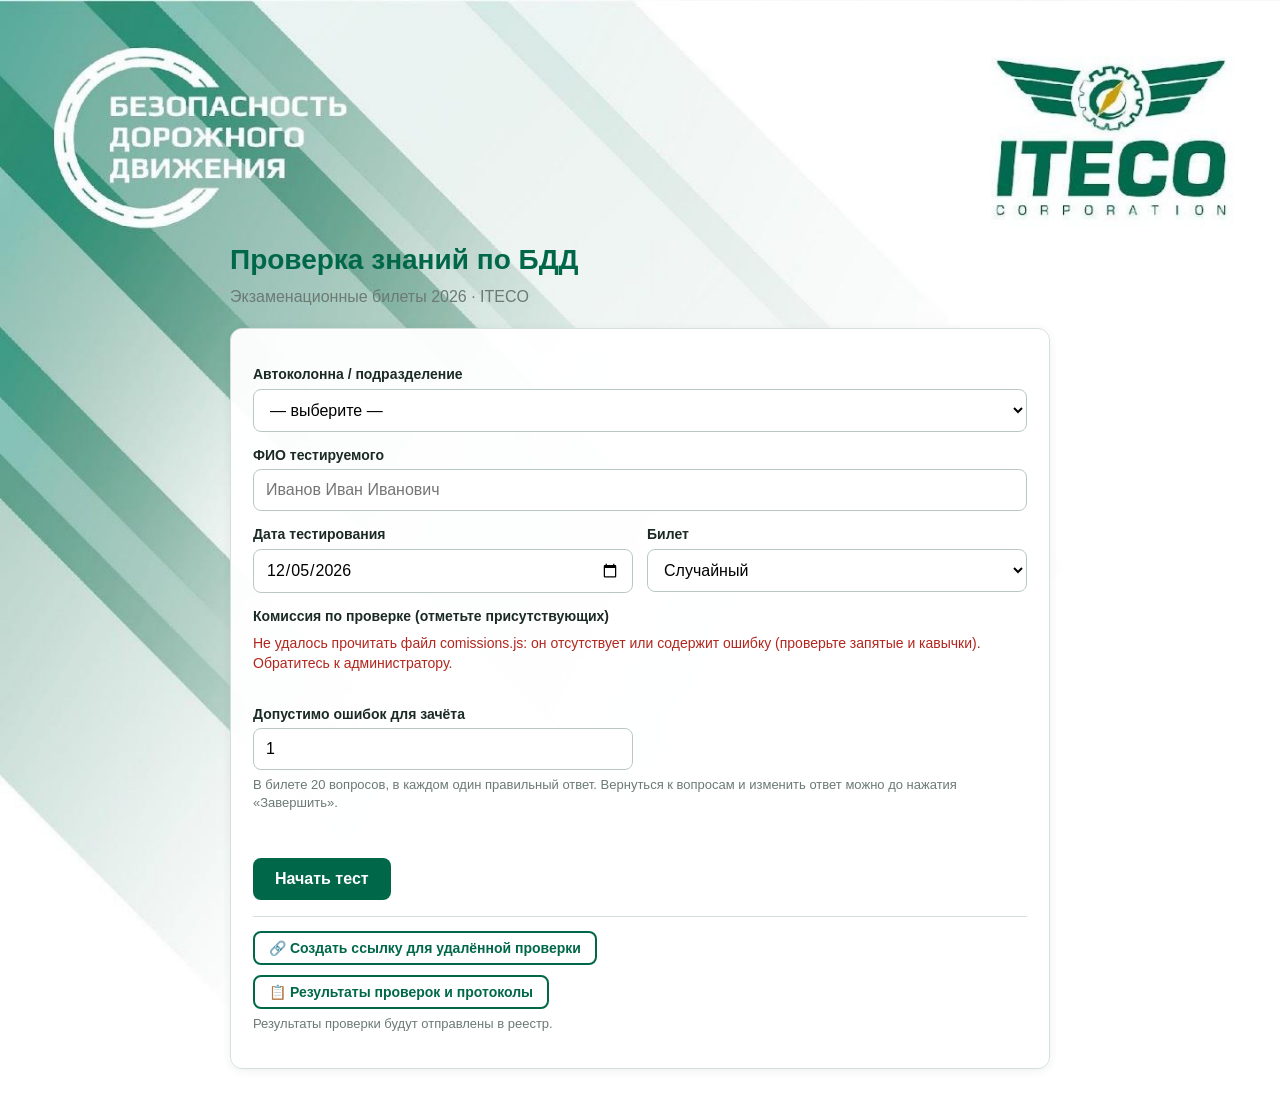
==== index.html @ d4b7f282 "Add files via upload" ====
<!DOCTYPE html>
<html lang="ru">
<head>
<meta charset="utf-8">
<meta name="viewport" content="width=device-width, initial-scale=1">
<title>Проверка знаний по БДД — ITECO</title>
<link rel="preconnect" href="https://fonts.googleapis.com">
<link rel="preconnect" href="https://fonts.gstatic.com" crossorigin>
<link href="https://fonts.googleapis.com/css2?family=Play:wght@400;700&display=swap" rel="stylesheet">
<link rel="icon" type="image/png" href="img/favicon.png">
<link rel="apple-touch-icon" href="img/apple-touch-icon.png">
<link rel="stylesheet" href="style.css?v=14">
</head>
<body>
<img class="bgimg" src="img/bg.jpg" alt="">
<div class="wrap">

<!-- СТАРТ -->
<section id="s-start" class="noprint">
  <h1>Проверка знаний по БДД</h1>
  <p class="sub">Экзаменационные билеты 2026 · ITECO</p>
  <div class="card">
    <div class="adm"><label for="unit">Автоколонна / подразделение</label>
    <select id="unit"></select></div>
    <label for="fio">ФИО тестируемого</label>
    <input type="text" id="fio" placeholder="Иванов Иван Иванович" autocomplete="off">
    <div class="adm"><div class="row">
      <div><label for="dt">Дата тестирования</label><input type="date" id="dt"></div>
      <div><label for="tk">Билет</label><select id="tk"><option value="0">Случайный</option></select></div>
    </div>
    <label>Комиссия по проверке (отметьте присутствующих)</label>
    <div id="comm"></div>
    <div class="acts" style="margin-top:4px"><button class="btn sec small" id="b-comm-edit">✎ Изменить состав для этой колонны</button></div>
    <p class="hint" id="comm-src"></p>
    <div class="row">
      <div><label for="maxerr">Допустимо ошибок для зачёта</label><input type="number" id="maxerr" min="0" max="20" value="1"></div>
      <div></div>
    </div>
    </div>
    <p class="hint">В билете <span id="qcnt">20</span> вопросов, в каждом один правильный ответ. Вернуться к вопросам и изменить ответ можно до нажатия «Завершить».</p>
    <div class="err" id="e-start"></div>
    <div class="cta">
      <button class="btn" id="b-start">Начать тест</button>
      <button class="btn sec small adm" id="b-settings">⚙ Настройки: колонны, комиссия, реестр</button>
    </div>
    <div class="adm" style="margin-top:16px;padding-top:14px;border-top:1px solid var(--line)">
      <button class="btn sec small" id="b-link">🔗 Создать ссылку для удалённой проверки</button>
      <div id="lnk-box" class="hidden">
        <div class="lnkrow"><input type="text" id="lnk" readonly><button class="btn small" id="b-copy">Копировать</button></div>
        <p class="hint" id="lnk-hint">Ссылка содержит подразделение, комиссию, билет и число допустимых ошибок. Отправьте её водителю: он вводит только ФИО.</p>
      </div>
    </div>
    <div class="adm" style="margin-top:10px"><button class="btn sec small" id="b-reg">📋 Результаты проверок и протоколы</button></div>
    <p class="hint adm" id="reg-info"></p>
  </div>
</section>

<!-- НАСТРОЙКИ -->
<section id="s-set" class="hidden noprint">
  <h1>Настройки</h1>
  <p class="sub">Сохраняются в этом браузере и подставляются при следующих проверках</p>
  <div class="card">
    <h3>Автоколонны / подразделения</h3>
    <textarea id="set-cols" rows="8" readonly></textarea>
    <p class="hint">Список из 36 автоколонн зашит в код страницы и здесь не редактируется.</p>
    <h3>Состав комиссии (до 5 человек)</h3>
    <label for="set-scope">Для какой колонны задать состав</label>
    <select id="set-scope"></select>
    <div id="set-members"></div>
    <button class="btn sec small" id="b-comm-copy" style="margin-top:6px">Скопировать из общего состава</button>
    <p class="hint" id="set-scope-hint"></p>
    <h3>Реестр проверок (Google Таблица)</h3>
    <label for="set-url">Адрес скрипта (оканчивается на /exec)</label>
    <input type="text" id="set-url" placeholder="https://script.google.com/macros/s/.../exec" autocomplete="off">
    <label for="set-key">Ключ</label>
    <input type="text" id="set-key" placeholder="тот же ключ, что в скрипте" autocomplete="off">
    <p class="hint">Адрес и ключ задаются в самом файле страницы (переменные REG_URL и REG_KEY) и здесь только показываются.</p>
    <h3>Перенос настроек на другой компьютер</h3>
    <textarea id="set-json" rows="3" placeholder="Нажмите «Показать настройки», скопируйте текст. На другом компьютере вставьте его сюда и нажмите «Загрузить»"></textarea>
    <div class="acts" style="margin-top:8px">
      <button class="btn sec small" id="b-exp">Показать настройки</button>
      <button class="btn sec small" id="b-cfgjs">Текст для comissions.js</button>
      <button class="btn sec small" id="b-imp">Загрузить из текста</button>
    </div>
    <div class="err" id="e-set"></div><div class="msg" id="m-set"></div>
    <div class="cta">
      <button class="btn" id="b-save">Сохранить</button>
      <button class="btn sec" id="b-cancel">Назад</button>
    </div>
  </div>
</section>

<!-- ТЕСТ -->
<section id="s-test" class="hidden noprint">
  <div class="card">
    <div class="top"><span id="t-who"></span><span id="t-tk"></span></div>
    <div class="bar"><i id="bar"></i></div>
    <div class="top"><span id="t-num"></span><span id="t-cnt"></span></div>
    <div class="qtext" id="q-text"></div>
    <div id="q-imgs"></div>
    <div id="q-opts"></div>
    <div class="nav">
      <button class="btn sec" id="b-prev">← Назад</button>
      <button class="btn" id="b-next">Далее →</button>
    </div>
    <div class="dots" id="dots"></div>
  </div>
</section>

<!-- СПИСОК РЕЗУЛЬТАТОВ -->
<section id="s-reg" class="hidden noprint">
  <h1>Результаты проверок</h1>
  <p class="sub">Данные из Google-таблицы · выберите строку, чтобы открыть протокол и распечатать</p>
  <div class="card">
    <label for="akey">Ключ администратора</label>
    <input type="password" id="akey" autocomplete="off" placeholder="задаётся в скрипте таблицы (ADMIN_KEY)">
    <div style="display:flex;gap:8px;margin-top:10px;flex-wrap:wrap">
      <button class="btn" id="b-load">Загрузить результаты</button>
      <button class="btn sec" id="b-reg-back">← На главную</button>
    </div>
    <div class="msg" id="reg-msg"></div>
    <label for="rflt" style="margin-top:12px">Поиск по ФИО / подразделению</label>
    <input type="text" id="rflt" placeholder="начните вводить">
    <div class="rwrap" style="margin-top:10px"><table class="rtab" id="rtab"></table></div>
  </div>
</section>

<!-- ПРОТОКОЛ -->
<section id="s-res" class="hidden">
  <div class="acts noprint adm">
    <button class="btn" id="b-print">🖨 Распечатать протокол</button>
    <button class="btn sec" id="b-new">Новый тест</button>
    <button class="btn sec hidden" id="b-back">← К списку результатов</button>
    <div class="hint" style="flex-basis:100%;margin:0">Протокол занимает 2 страницы. Чтобы потратить один лист, в окне печати выберите «Двусторонняя печать» (переплёт по длинному краю).</div>
  </div>
  <div class="msg noprint" id="reg-status" style="margin:0 0 10px"></div>
  <div class="proto" id="proto"></div>
</section>

</div>
<script src="config.js"></script>
<script src="comissions.js?v=14"></script>
<script src="data.js?v=14"></script>
<script src="app.js?v=14"></script>
</body>
</html>
---- style.css ----
:root{--g:#006848;--gd:#00503a;--ink:#1b2a25;--mut:#6b7a74;--line:#d5e0db;--bad:#b3261e;--ok:#006848;--bg:#f3f7f5}
*{box-sizing:border-box}
html,body{margin:0}
body{font-family:Arial,Helvetica,sans-serif;color:var(--ink);background:var(--bg);font-size:16px;line-height:1.4}
.bgimg{position:fixed;top:0;left:0;width:100%;height:auto;z-index:0;pointer-events:none}
.wrap{position:relative;z-index:1;max-width:860px;margin:0 auto;padding:150px 20px 40px}
@media(min-width:900px){.wrap{padding-top:190px}}
h1{color:var(--g);font-size:28px;margin:0 0 6px}
h3{margin:18px 0 6px;color:var(--g);font-size:16px}
.sub{color:var(--mut);margin:0 0 20px}
.card{background:rgba(255,255,255,.96);border:1px solid var(--line);border-radius:12px;padding:22px;box-shadow:0 2px 10px rgba(0,60,40,.07)}
label{display:block;font-weight:bold;margin:14px 0 4px;font-size:14px}
input[type=text],input[type=date],input[type=number],input[type=password],select,textarea{width:100%;padding:11px 12px;border:1px solid #b9c9c2;border-radius:8px;font-size:16px;font-family:inherit;background:#fff}
textarea{resize:vertical}
input:focus,select:focus,textarea:focus{outline:2px solid var(--g);border-color:var(--g)}
.row{display:grid;grid-template-columns:1fr 1fr;gap:14px}
@media(max-width:600px){.row{grid-template-columns:1fr}}
.btn{display:inline-block;background:var(--g);color:#fff;border:0;border-radius:8px;padding:12px 22px;font-size:16px;font-weight:bold;cursor:pointer;font-family:inherit}
.btn:hover{background:var(--gd)}
.btn.sec{background:#fff;color:var(--g);border:2px solid var(--g)}
.btn.small{padding:7px 14px;font-size:14px}
.btn:disabled{opacity:.4;cursor:default}
.hint{font-size:13px;color:var(--mut);margin-top:6px}
.err{color:var(--bad);font-size:14px;margin-top:8px;min-height:18px}
.msg{color:var(--ok);font-size:14px;margin-top:8px;min-height:18px}
.bar{height:8px;background:#dbe7e1;border-radius:4px;overflow:hidden;margin:6px 0 12px}
.bar i{display:block;height:100%;background:var(--g);width:0;transition:width .2s}
.top{display:flex;justify-content:space-between;gap:10px;align-items:baseline;color:var(--mut);font-size:14px;flex-wrap:wrap}
.qtext{font-size:19px;font-weight:bold;margin:12px 0}
.qimg{max-width:100%;border-radius:8px;border:1px solid var(--line);margin:4px 0 12px;display:block}
.opt{display:flex;gap:12px;align-items:flex-start;width:100%;text-align:left;background:#fff;border:2px solid var(--line);border-radius:10px;padding:12px 14px;margin:8px 0;font-size:16px;cursor:pointer;font-family:inherit;color:var(--ink)}
.opt:hover{border-color:#8db8a8}
.opt b{color:var(--g);min-width:22px}
.opt.sel{border-color:var(--g);background:#e5f3ed}
.nav{display:flex;justify-content:space-between;gap:10px;margin-top:16px;flex-wrap:wrap}
.dots{display:flex;flex-wrap:wrap;gap:6px;margin-top:16px}
.dot{width:34px;height:34px;border-radius:8px;border:1px solid #b9c9c2;background:#fff;cursor:pointer;font-size:14px;font-family:inherit}
.dot.done{background:#cfe6dc;border-color:var(--g)}
.dot.cur{outline:2px solid var(--g)}
.hidden{display:none!important}
.remote .adm{display:none!important}
.rv{border-left:4px solid var(--ok);background:#fff;border-radius:6px;padding:8px 10px;margin:8px 0;font-size:14px}
.rv.bad{border-left-color:var(--bad);background:#fdf3f2}.rv .rvq{font-weight:600}.rv .rva{margin-top:4px}.rv.bad .rva{color:var(--bad)}.rv.good .rva{color:var(--ok)}.rv .rvc{margin-top:2px;color:var(--ok)}.rv img{max-width:100%;border-radius:6px;margin-top:6px}
.rtab{width:100%;border-collapse:collapse;font-size:13px}.rtab th,.rtab td{border-bottom:1px solid var(--line);padding:6px 4px;text-align:left}.rtab td.ok{color:var(--ok);font-weight:600}.rtab td.no{color:var(--bad);font-weight:600}.rwrap{overflow-x:auto}
.lnkrow{display:flex;gap:8px;margin-top:8px}.lnkrow input{flex:1}
.chk{display:flex;gap:10px;align-items:flex-start;padding:7px 10px;border:1px solid var(--line);border-radius:8px;margin:6px 0;background:#fff;font-weight:normal;font-size:15px;cursor:pointer}
.chk input{margin-top:3px;width:18px;height:18px}
.mrow{display:grid;grid-template-columns:28px 1fr 1fr;gap:8px;align-items:center;margin:6px 0}
.mrow span{color:var(--mut);text-align:center}
.cta{display:flex;justify-content:space-between;align-items:center;gap:10px;flex-wrap:wrap;margin-top:14px}
/* protocol */
.proto{background:#fff;border:1px solid var(--line);border-radius:12px;padding:24px}
.proto h2{margin:0 0 4px;font-size:18px;color:var(--g);text-align:center;text-transform:uppercase}
.proto h4{margin:16px 0 6px;font-size:14px;color:var(--g)}
.proto .sub2{text-align:center;color:var(--mut);margin:0 0 8px;font-size:13px}
table{border-collapse:collapse;width:100%}
.info td{padding:2px 6px;border:1px solid #b9c9c2;font-size:12.5px}
.info td.k{width:22%;background:#eef5f1;font-weight:bold}
.res{margin:8px 0;padding:6px;border-radius:8px;text-align:center;font-size:16px;font-weight:bold}
.res.ok{background:#e1f3ea;color:var(--ok);border:2px solid var(--ok)}
.res.no{background:#fbe9e7;color:var(--bad);border:2px solid var(--bad)}
.comm th,.comm td{border:1px solid #b9c9c2;padding:3px 6px;font-size:11.5px;vertical-align:top;text-align:left}
.ans{table-layout:fixed}.ans th,.ans td{border:1px solid #b9c9c2;padding:2px 5px;font-size:10.5px;line-height:1.3;vertical-align:top;text-align:left}
.ans th,.comm th{background:#eef5f1}
.ans tr,.comm tr{break-inside:avoid;page-break-inside:avoid}
.ans td.c{text-align:center;font-weight:bold;white-space:nowrap}
.comm td{font-size:13px;height:40px;vertical-align:bottom}
.bad{color:var(--bad)}.good{color:var(--ok)}
.block{break-inside:avoid;page-break-inside:avoid}
.sign{display:flex;justify-content:flex-end;margin-top:56px;font-size:14px}
.sign div{width:50%;border-top:1px solid #000;padding-top:4px;text-align:center;font-size:12px;color:#444}
.phead{display:flex;align-items:center;gap:8px;margin:0 0 8px}
.phead .mid{flex:1;min-width:0;text-align:center}
.phead .mid h2{margin:0 0 3px;font-family:'Play',Arial,sans-serif;font-weight:700}
.phead .mid .sub2{margin:0;font-family:'Play',Arial,sans-serif;font-style:italic;font-size:12px}
.phead .lg{flex:none;height:15mm;width:auto;display:block}
.phead .sp{visibility:hidden}
.acts{display:flex;gap:10px;flex-wrap:wrap;margin-bottom:6px}
@page{size:A4;margin:12mm 12mm 14mm}

body{background:#fff}
@media(min-width:900px){.wrap{padding-top:max(190px,calc(18vw + 10px))}}
@media print{
  body{background:#fff}
  .noprint{display:none!important}
  .bgimg{display:none!important}
  .wrap{padding:0;max-width:none}
  .proto{border:0;padding:0;border-radius:0;background:transparent}
  .res.ok,.res.no,.ans th,.comm th,.info td.k{-webkit-print-color-adjust:exact;print-color-adjust:exact}
}
.lock #b-settings,.lock #b-comm-edit{display:none!important} /* состав комиссий менять на странице нельзя (COMM_LOCKED в app.js) */
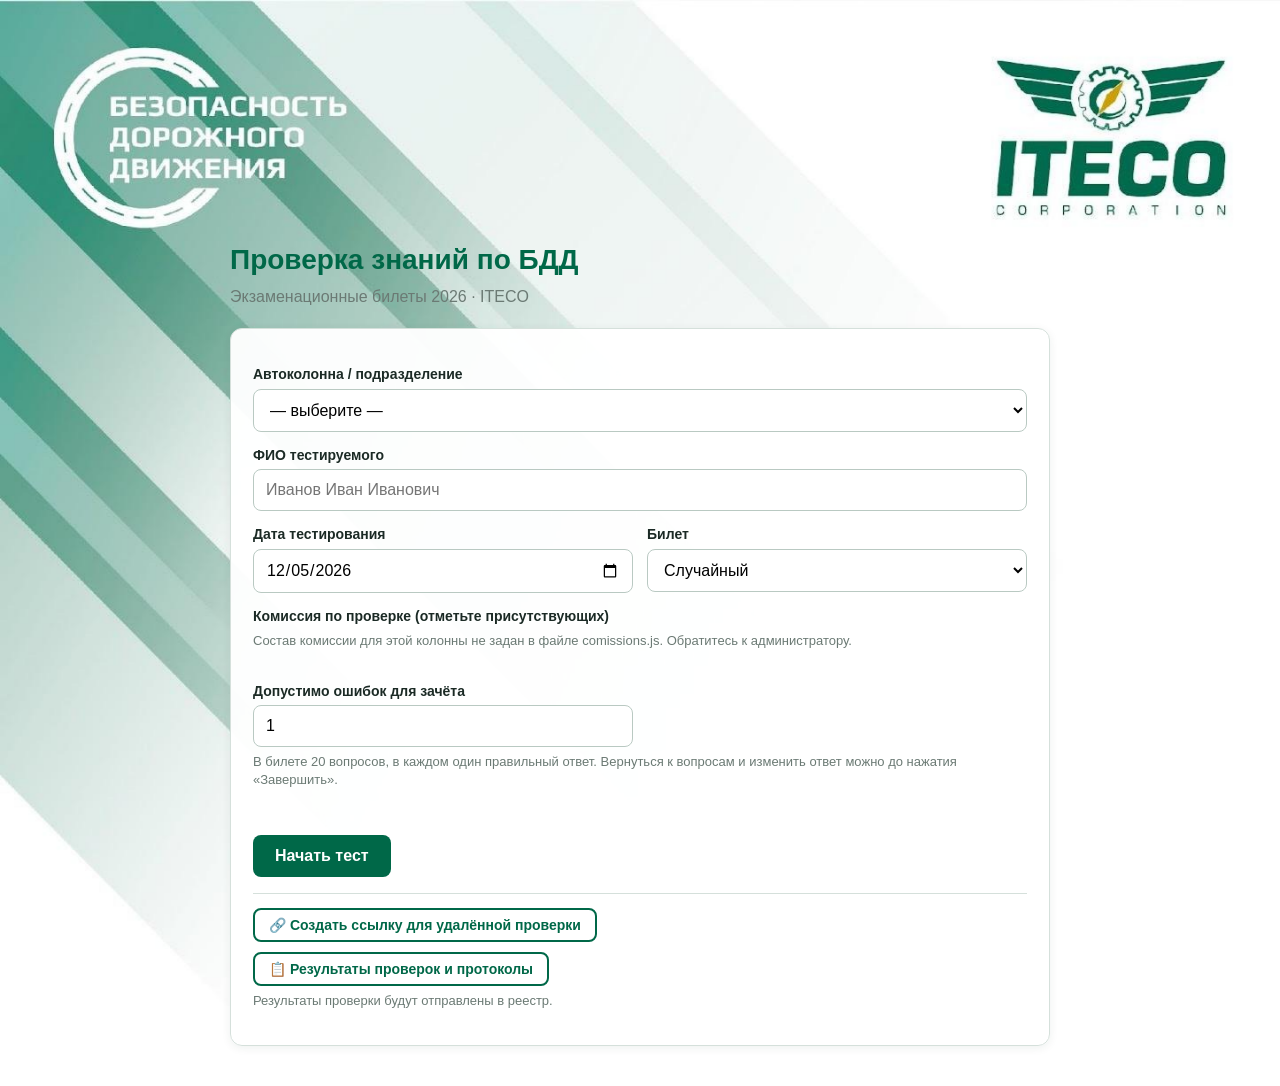
==== commit 74e8d550: "Add files via upload" ====
--- a/index.html
+++ b/index.html
@@ -120,7 +120,8 @@
     </div>
     <div class="msg" id="reg-msg"></div>
     <label for="rflt" style="margin-top:12px">Поиск по ФИО / подразделению</label>
-    <input type="text" id="rflt" placeholder="начните вводить">
+    <div style="display:flex;gap:8px;flex-wrap:wrap"><input type="text" id="rflt" placeholder="например: Иванов" style="flex:1;min-width:180px"><button class="btn" id="b-find">Найти по всей таблице</button></div>
+    <p class="hint" style="margin:4px 0 0">Ввод сразу фильтрует показанный список. Кнопка «Найти по всей таблице» (или Enter) ищет по всем записям, не только по последним 300.</p>
     <div class="rwrap" style="margin-top:10px"><table class="rtab" id="rtab"></table></div>
   </div>
 </section>
@@ -139,8 +140,8 @@
 
 </div>
 <script src="config.js"></script>
-<script src="comissions.js?v=14"></script>
+<script>/* comissions.js грузится заново примерно раз в минуту, поэтому после правки файла ничего менять в index.html не нужно */document.write('<script src="comissions.js?t='+Math.floor(Date.now()/60000)+'"><\/script>');</script>
 <script src="data.js?v=14"></script>
-<script src="app.js?v=14"></script>
+<script src="app.js?v=15"></script>
 </body>
 </html>
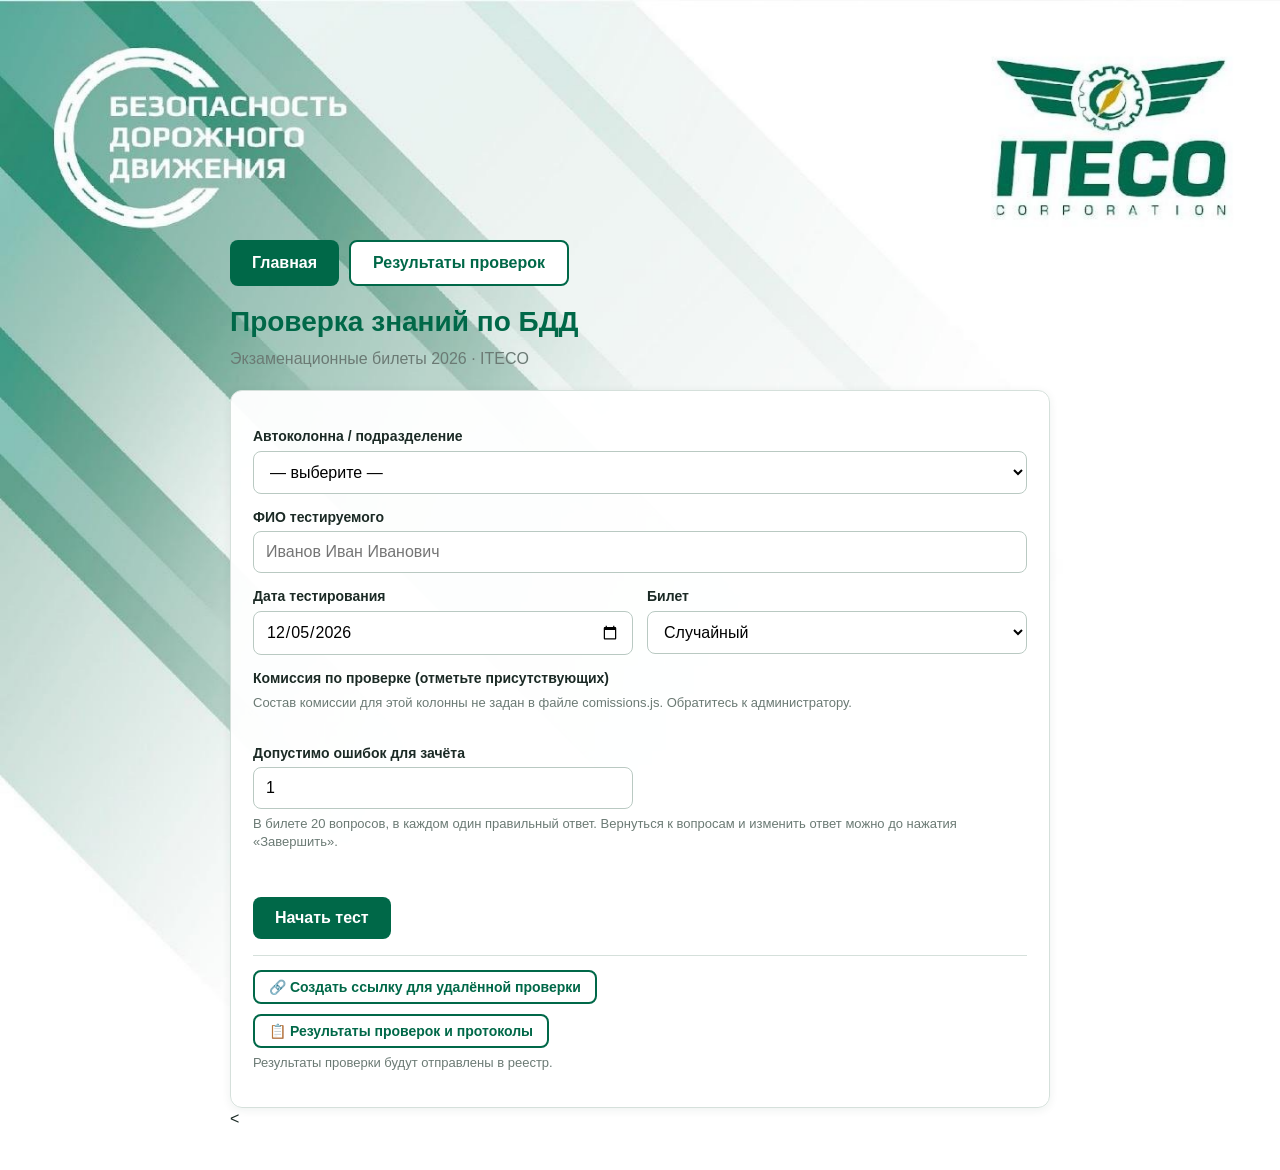
==== commit bed78db2: "Update index.html" ====
--- a/index.html
+++ b/index.html
@@ -17,6 +17,11 @@
 
 <!-- СТАРТ -->
 <section id="s-start" class="noprint">
+  <div class="acts" style="margin-bottom:16px">
+  <button class="btn" id="tab-home">Главная</button>
+  <button class="btn sec" id="b-reg">Результаты проверок</button>
+</div>
+<div id="home-panel">
   <h1>Проверка знаний по БДД</h1>
   <p class="sub">Экзаменационные билеты 2026 · ITECO</p>
   <div class="card">
@@ -53,6 +58,7 @@
     <div class="adm" style="margin-top:10px"><button class="btn sec small" id="b-reg">📋 Результаты проверок и протоколы</button></div>
     <p class="hint adm" id="reg-info"></p>
   </div>
+    </div>
 </section>
 
 <!-- НАСТРОЙКИ -->
@@ -108,7 +114,7 @@
 </section>
 
 <!-- СПИСОК РЕЗУЛЬТАТОВ -->
-<section id="s-reg" class="hidden noprint">
+<<div id="reg-panel" class="hidden noprint">>
   <h1>Результаты проверок</h1>
   <p class="sub">Данные из Google-таблицы · выберите строку, чтобы открыть протокол и распечатать</p>
   <div class="card">
--- a/style.css
+++ b/style.css
@@ -89,3 +89,4 @@
   .res.ok,.res.no,.ans th,.comm th,.info td.k{-webkit-print-color-adjust:exact;print-color-adjust:exact}
 }
 .lock #b-settings,.lock #b-comm-edit{display:none!important} /* состав комиссий менять на странице нельзя (COMM_LOCKED в app.js) */
+.imgfail{border:1px dashed #b3261e;border-radius:8px;padding:12px;margin:4px 0 12px;color:#b3261e;cursor:pointer;font-size:14px}
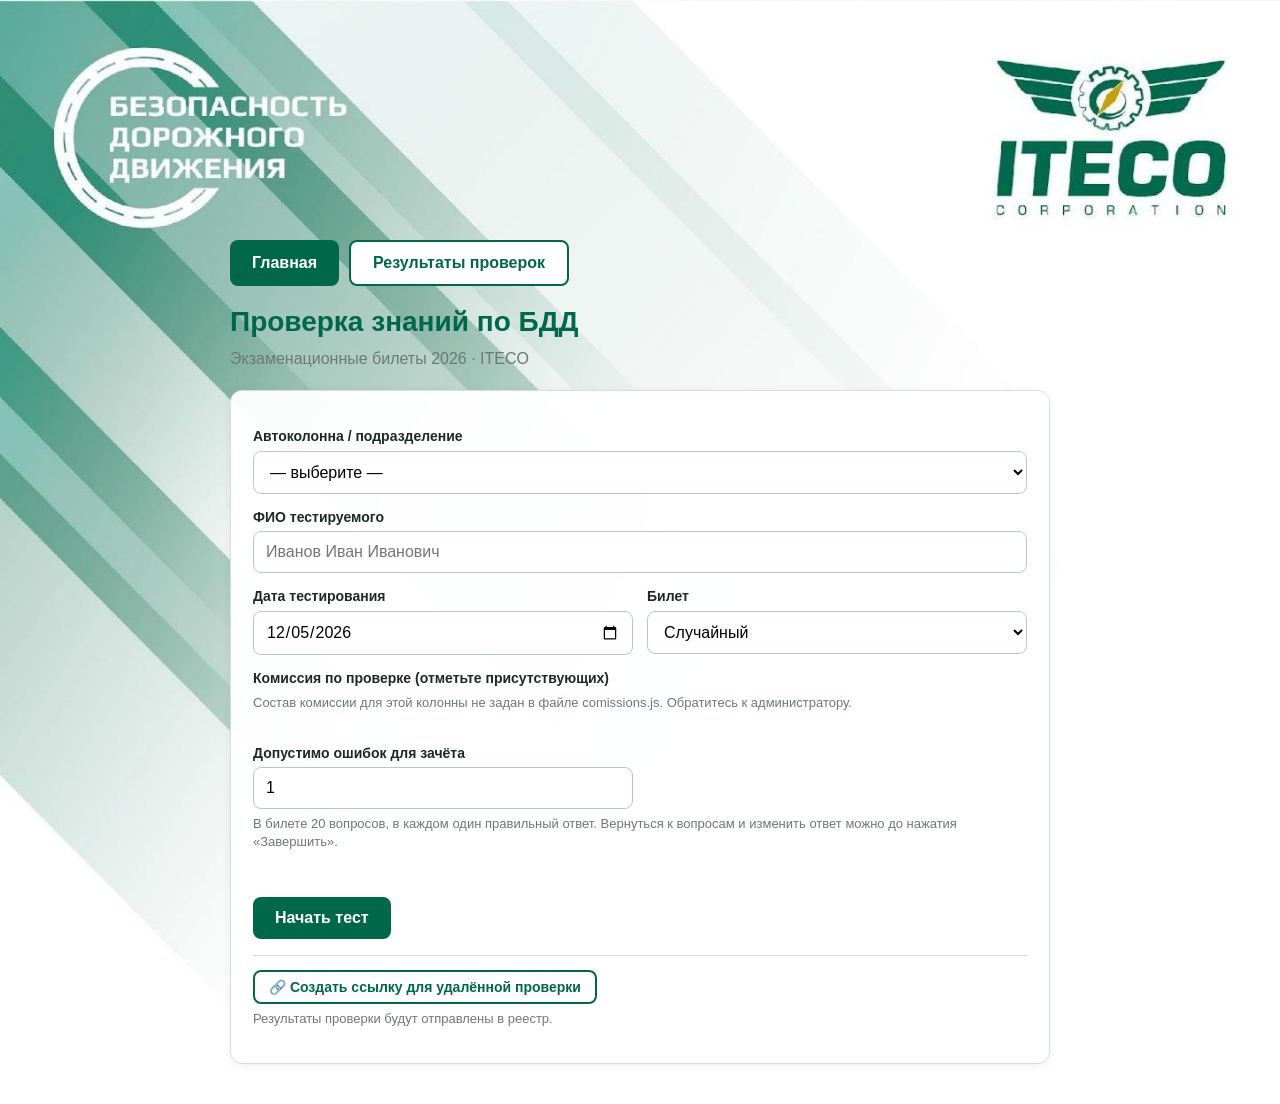
==== commit b70d96d7: "Update index.html" ====
--- a/index.html
+++ b/index.html
@@ -1,3 +1,4 @@
+
 <!DOCTYPE html>
 <html lang="ru">
 <head>
@@ -17,78 +18,189 @@
 
 <!-- СТАРТ -->
 <section id="s-start" class="noprint">
+
+  <!-- ВКЛАДКИ -->
   <div class="acts" style="margin-bottom:16px">
-  <button class="btn" id="tab-home">Главная</button>
-  <button class="btn sec" id="b-reg">Результаты проверок</button>
-</div>
-<div id="home-panel">
-  <h1>Проверка знаний по БДД</h1>
-  <p class="sub">Экзаменационные билеты 2026 · ITECO</p>
-  <div class="card">
-    <div class="adm"><label for="unit">Автоколонна / подразделение</label>
-    <select id="unit"></select></div>
-    <label for="fio">ФИО тестируемого</label>
-    <input type="text" id="fio" placeholder="Иванов Иван Иванович" autocomplete="off">
-    <div class="adm"><div class="row">
-      <div><label for="dt">Дата тестирования</label><input type="date" id="dt"></div>
-      <div><label for="tk">Билет</label><select id="tk"><option value="0">Случайный</option></select></div>
-    </div>
-    <label>Комиссия по проверке (отметьте присутствующих)</label>
-    <div id="comm"></div>
-    <div class="acts" style="margin-top:4px"><button class="btn sec small" id="b-comm-edit">✎ Изменить состав для этой колонны</button></div>
-    <p class="hint" id="comm-src"></p>
-    <div class="row">
-      <div><label for="maxerr">Допустимо ошибок для зачёта</label><input type="number" id="maxerr" min="0" max="20" value="1"></div>
-      <div></div>
-    </div>
-    </div>
-    <p class="hint">В билете <span id="qcnt">20</span> вопросов, в каждом один правильный ответ. Вернуться к вопросам и изменить ответ можно до нажатия «Завершить».</p>
-    <div class="err" id="e-start"></div>
-    <div class="cta">
-      <button class="btn" id="b-start">Начать тест</button>
-      <button class="btn sec small adm" id="b-settings">⚙ Настройки: колонны, комиссия, реестр</button>
-    </div>
-    <div class="adm" style="margin-top:16px;padding-top:14px;border-top:1px solid var(--line)">
-      <button class="btn sec small" id="b-link">🔗 Создать ссылку для удалённой проверки</button>
-      <div id="lnk-box" class="hidden">
-        <div class="lnkrow"><input type="text" id="lnk" readonly><button class="btn small" id="b-copy">Копировать</button></div>
-        <p class="hint" id="lnk-hint">Ссылка содержит подразделение, комиссию, билет и число допустимых ошибок. Отправьте её водителю: он вводит только ФИО.</p>
-      </div>
-    </div>
-    <div class="adm" style="margin-top:10px"><button class="btn sec small" id="b-reg">📋 Результаты проверок и протоколы</button></div>
-    <p class="hint adm" id="reg-info"></p>
-  </div>
-    </div>
+    <button class="btn" id="tab-home">Главная</button>
+    <button class="btn sec" id="b-reg">Результаты проверок</button>
+  </div>
+
+  <!-- ГЛАВНАЯ -->
+  <div id="home-panel">
+    <h1>Проверка знаний по БДД</h1>
+    <p class="sub">Экзаменационные билеты 2026 · ITECO</p>
+
+    <div class="card">
+      <div class="adm">
+        <label for="unit">Автоколонна / подразделение</label>
+        <select id="unit"></select>
+      </div>
+
+      <label for="fio">ФИО тестируемого</label>
+      <input type="text" id="fio" placeholder="Иванов Иван Иванович" autocomplete="off">
+
+      <div class="adm">
+        <div class="row">
+          <div>
+            <label for="dt">Дата тестирования</label>
+            <input type="date" id="dt">
+          </div>
+          <div>
+            <label for="tk">Билет</label>
+            <select id="tk">
+              <option value="0">Случайный</option>
+            </select>
+          </div>
+        </div>
+
+        <label>Комиссия по проверке (отметьте присутствующих)</label>
+        <div id="comm"></div>
+
+        <div class="acts" style="margin-top:4px">
+          <button class="btn sec small" id="b-comm-edit">✎ Изменить состав для этой колонны</button>
+        </div>
+
+        <p class="hint" id="comm-src"></p>
+
+        <div class="row">
+          <div>
+            <label for="maxerr">Допустимо ошибок для зачёта</label>
+            <input type="number" id="maxerr" min="0" max="20" value="1">
+          </div>
+          <div></div>
+        </div>
+      </div>
+
+      <p class="hint">
+        В билете <span id="qcnt">20</span> вопросов, в каждом один правильный ответ.
+        Вернуться к вопросам и изменить ответ можно до нажатия «Завершить».
+      </p>
+
+      <div class="err" id="e-start"></div>
+
+      <div class="cta">
+        <button class="btn" id="b-start">Начать тест</button>
+        <button class="btn sec small adm" id="b-settings">
+          ⚙ Настройки: колонны, комиссия, реестр
+        </button>
+      </div>
+
+      <div class="adm" style="margin-top:16px;padding-top:14px;border-top:1px solid var(--line)">
+        <button class="btn sec small" id="b-link">
+          🔗 Создать ссылку для удалённой проверки
+        </button>
+
+        <div id="lnk-box" class="hidden">
+          <div class="lnkrow">
+            <input type="text" id="lnk" readonly>
+            <button class="btn small" id="b-copy">Копировать</button>
+          </div>
+          <p class="hint" id="lnk-hint">
+            Ссылка содержит подразделение, комиссию, билет и число допустимых ошибок.
+            Отправьте её водителю: он вводит только ФИО.
+          </p>
+        </div>
+      </div>
+
+      <p class="hint adm" id="reg-info"></p>
+    </div>
+  </div>
+
+  <!-- РЕЗУЛЬТАТЫ ПРОВЕРОК -->
+  <div id="reg-panel" class="hidden noprint">
+    <h1>Результаты проверок</h1>
+    <p class="sub">
+      Данные из Google-таблицы · выберите строку, чтобы открыть протокол и распечатать
+    </p>
+
+    <div class="card">
+      <label for="akey">Ключ администратора</label>
+      <input type="password" id="akey" autocomplete="off"
+             placeholder="задаётся в скрипте таблицы (ADMIN_KEY)">
+
+      <div style="display:flex;gap:8px;margin-top:10px;flex-wrap:wrap">
+        <button class="btn" id="b-load">Загрузить результаты</button>
+        <button class="btn sec" id="b-reg-back">← На главную</button>
+      </div>
+
+      <div class="msg" id="reg-msg"></div>
+
+      <label for="rflt" style="margin-top:12px">
+        Поиск по ФИО / подразделению
+      </label>
+
+      <div style="display:flex;gap:8px;flex-wrap:wrap">
+        <input type="text" id="rflt" placeholder="например: Иванов"
+               style="flex:1;min-width:180px">
+        <button class="btn" id="b-find">Найти по всей таблице</button>
+      </div>
+
+      <p class="hint" style="margin:4px 0 0">
+        Ввод сразу фильтрует показанный список. Кнопка «Найти по всей таблице»
+        (или Enter) ищет по всем записям, не только по последним 300.
+      </p>
+
+      <div class="rwrap" style="margin-top:10px">
+        <table class="rtab" id="rtab"></table>
+      </div>
+    </div>
+  </div>
+
 </section>
 
 <!-- НАСТРОЙКИ -->
 <section id="s-set" class="hidden noprint">
   <h1>Настройки</h1>
-  <p class="sub">Сохраняются в этом браузере и подставляются при следующих проверках</p>
+  <p class="sub">
+    Сохраняются в этом браузере и подставляются при следующих проверках
+  </p>
+
   <div class="card">
     <h3>Автоколонны / подразделения</h3>
     <textarea id="set-cols" rows="8" readonly></textarea>
-    <p class="hint">Список из 36 автоколонн зашит в код страницы и здесь не редактируется.</p>
+    <p class="hint">
+      Список из 36 автоколонн зашит в код страницы и здесь не редактируется.
+    </p>
+
     <h3>Состав комиссии (до 5 человек)</h3>
     <label for="set-scope">Для какой колонны задать состав</label>
     <select id="set-scope"></select>
     <div id="set-members"></div>
-    <button class="btn sec small" id="b-comm-copy" style="margin-top:6px">Скопировать из общего состава</button>
+
+    <button class="btn sec small" id="b-comm-copy" style="margin-top:6px">
+      Скопировать из общего состава
+    </button>
     <p class="hint" id="set-scope-hint"></p>
+
     <h3>Реестр проверок (Google Таблица)</h3>
     <label for="set-url">Адрес скрипта (оканчивается на /exec)</label>
-    <input type="text" id="set-url" placeholder="https://script.google.com/macros/s/.../exec" autocomplete="off">
+    <input type="text" id="set-url"
+           placeholder="https://script.google.com/macros/s/.../exec"
+           autocomplete="off">
+
     <label for="set-key">Ключ</label>
-    <input type="text" id="set-key" placeholder="тот же ключ, что в скрипте" autocomplete="off">
-    <p class="hint">Адрес и ключ задаются в самом файле страницы (переменные REG_URL и REG_KEY) и здесь только показываются.</p>
+    <input type="text" id="set-key"
+           placeholder="тот же ключ, что в скрипте"
+           autocomplete="off">
+
+    <p class="hint">
+      Адрес и ключ задаются в самом файле страницы (переменные REG_URL и REG_KEY)
+      и здесь только показываются.
+    </p>
+
     <h3>Перенос настроек на другой компьютер</h3>
-    <textarea id="set-json" rows="3" placeholder="Нажмите «Показать настройки», скопируйте текст. На другом компьютере вставьте его сюда и нажмите «Загрузить»"></textarea>
+    <textarea id="set-json" rows="3"
+      placeholder="Нажмите «Показать настройки», скопируйте текст. На другом компьютере вставьте его сюда и нажмите «Загрузить»"></textarea>
+
     <div class="acts" style="margin-top:8px">
       <button class="btn sec small" id="b-exp">Показать настройки</button>
       <button class="btn sec small" id="b-cfgjs">Текст для comissions.js</button>
       <button class="btn sec small" id="b-imp">Загрузить из текста</button>
     </div>
-    <div class="err" id="e-set"></div><div class="msg" id="m-set"></div>
+
+    <div class="err" id="e-set"></div>
+    <div class="msg" id="m-set"></div>
+
     <div class="cta">
       <button class="btn" id="b-save">Сохранить</button>
       <button class="btn sec" id="b-cancel">Назад</button>
@@ -99,36 +211,28 @@
 <!-- ТЕСТ -->
 <section id="s-test" class="hidden noprint">
   <div class="card">
-    <div class="top"><span id="t-who"></span><span id="t-tk"></span></div>
+    <div class="top">
+      <span id="t-who"></span>
+      <span id="t-tk"></span>
+    </div>
+
     <div class="bar"><i id="bar"></i></div>
-    <div class="top"><span id="t-num"></span><span id="t-cnt"></span></div>
+
+    <div class="top">
+      <span id="t-num"></span>
+      <span id="t-cnt"></span>
+    </div>
+
     <div class="qtext" id="q-text"></div>
     <div id="q-imgs"></div>
     <div id="q-opts"></div>
+
     <div class="nav">
       <button class="btn sec" id="b-prev">← Назад</button>
       <button class="btn" id="b-next">Далее →</button>
     </div>
+
     <div class="dots" id="dots"></div>
-  </div>
-</section>
-
-<!-- СПИСОК РЕЗУЛЬТАТОВ -->
-<<div id="reg-panel" class="hidden noprint">>
-  <h1>Результаты проверок</h1>
-  <p class="sub">Данные из Google-таблицы · выберите строку, чтобы открыть протокол и распечатать</p>
-  <div class="card">
-    <label for="akey">Ключ администратора</label>
-    <input type="password" id="akey" autocomplete="off" placeholder="задаётся в скрипте таблицы (ADMIN_KEY)">
-    <div style="display:flex;gap:8px;margin-top:10px;flex-wrap:wrap">
-      <button class="btn" id="b-load">Загрузить результаты</button>
-      <button class="btn sec" id="b-reg-back">← На главную</button>
-    </div>
-    <div class="msg" id="reg-msg"></div>
-    <label for="rflt" style="margin-top:12px">Поиск по ФИО / подразделению</label>
-    <div style="display:flex;gap:8px;flex-wrap:wrap"><input type="text" id="rflt" placeholder="например: Иванов" style="flex:1;min-width:180px"><button class="btn" id="b-find">Найти по всей таблице</button></div>
-    <p class="hint" style="margin:4px 0 0">Ввод сразу фильтрует показанный список. Кнопка «Найти по всей таблице» (или Enter) ищет по всем записям, не только по последним 300.</p>
-    <div class="rwrap" style="margin-top:10px"><table class="rtab" id="rtab"></table></div>
   </div>
 </section>
 
@@ -138,15 +242,25 @@
     <button class="btn" id="b-print">🖨 Распечатать протокол</button>
     <button class="btn sec" id="b-new">Новый тест</button>
     <button class="btn sec hidden" id="b-back">← К списку результатов</button>
-    <div class="hint" style="flex-basis:100%;margin:0">Протокол занимает 2 страницы. Чтобы потратить один лист, в окне печати выберите «Двусторонняя печать» (переплёт по длинному краю).</div>
-  </div>
+
+    <div class="hint" style="flex-basis:100%;margin:0">
+      Протокол занимает 2 страницы. Чтобы потратить один лист, в окне печати
+      выберите «Двусторонняя печать» (переплёт по длинному краю).
+    </div>
+  </div>
+
   <div class="msg noprint" id="reg-status" style="margin:0 0 10px"></div>
   <div class="proto" id="proto"></div>
 </section>
 
 </div>
+
 <script src="config.js"></script>
-<script>/* comissions.js грузится заново примерно раз в минуту, поэтому после правки файла ничего менять в index.html не нужно */document.write('<script src="comissions.js?t='+Math.floor(Date.now()/60000)+'"><\/script>');</script>
+<script>
+/* comissions.js грузится заново примерно раз в минуту,
+   поэтому после правки файла ничего менять в index.html не нужно */
+document.write('<script src="comissions.js?t='+Math.floor(Date.now()/60000)+'"><\/script>');
+</script>
 <script src="data.js?v=14"></script>
 <script src="app.js?v=15"></script>
 </body>
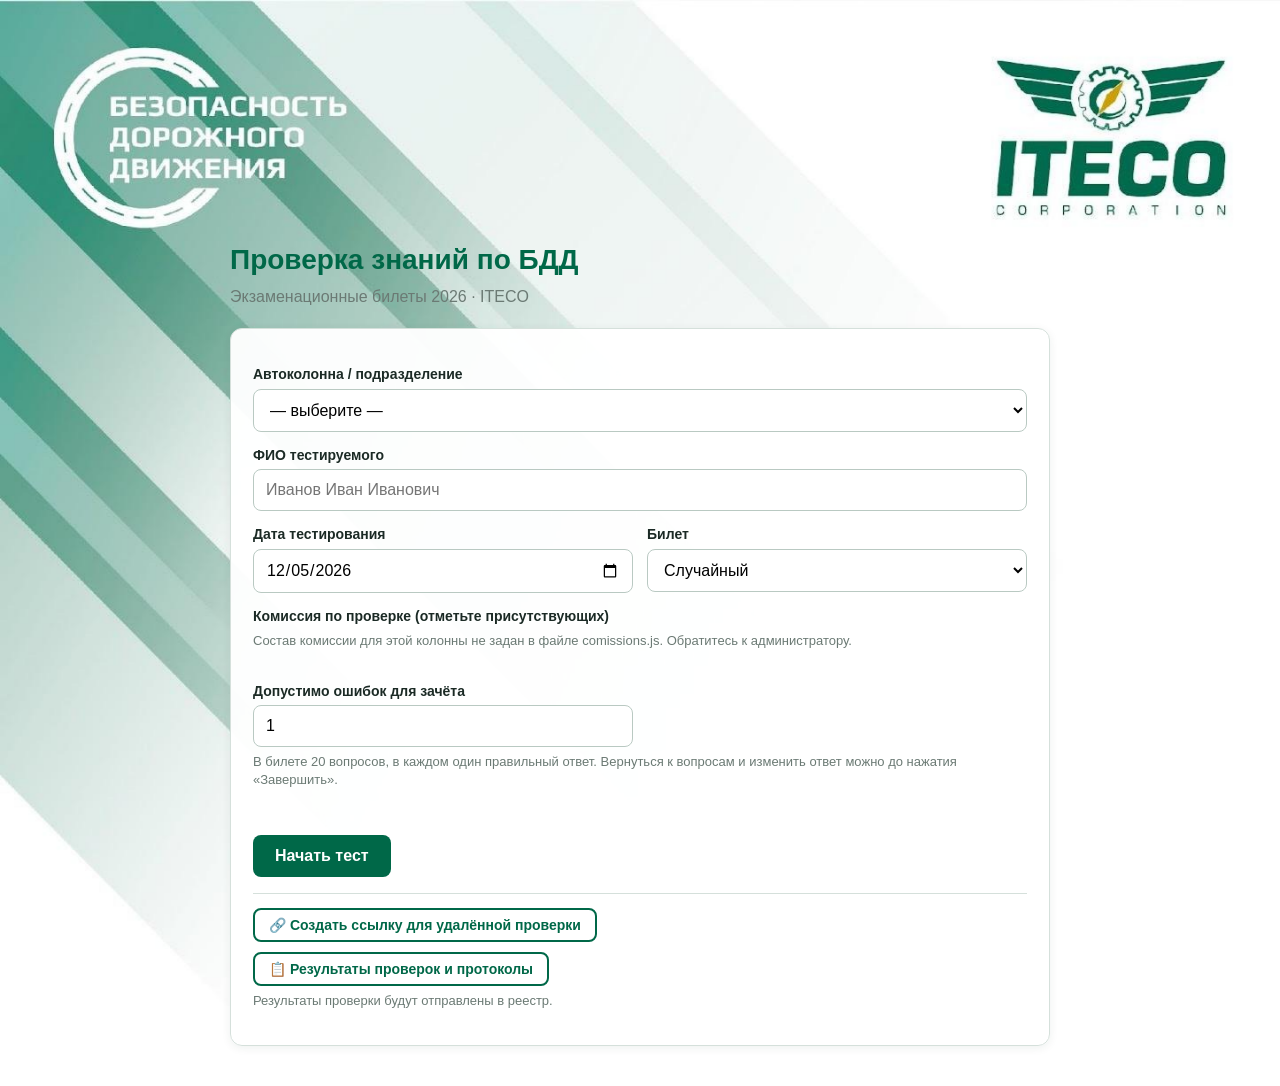
==== commit 63a3b8ba: "Add files via upload" ====
--- a/index.html
+++ b/index.html
@@ -1,4 +1,3 @@
-
 <!DOCTYPE html>
 <html lang="ru">
 <head>
@@ -10,7 +9,7 @@
 <link href="https://fonts.googleapis.com/css2?family=Play:wght@400;700&display=swap" rel="stylesheet">
 <link rel="icon" type="image/png" href="img/favicon.png">
 <link rel="apple-touch-icon" href="img/apple-touch-icon.png">
-<link rel="stylesheet" href="style.css?v=14">
+<link rel="stylesheet" href="style.css?v=16">
 </head>
 <body>
 <img class="bgimg" src="img/bg.jpg" alt="">
@@ -18,189 +17,72 @@
 
 <!-- СТАРТ -->
 <section id="s-start" class="noprint">
-
-  <!-- ВКЛАДКИ -->
-  <div class="acts" style="margin-bottom:16px">
-    <button class="btn" id="tab-home">Главная</button>
-    <button class="btn sec" id="b-reg">Результаты проверок</button>
-  </div>
-
-  <!-- ГЛАВНАЯ -->
-  <div id="home-panel">
-    <h1>Проверка знаний по БДД</h1>
-    <p class="sub">Экзаменационные билеты 2026 · ITECO</p>
-
-    <div class="card">
-      <div class="adm">
-        <label for="unit">Автоколонна / подразделение</label>
-        <select id="unit"></select>
-      </div>
-
-      <label for="fio">ФИО тестируемого</label>
-      <input type="text" id="fio" placeholder="Иванов Иван Иванович" autocomplete="off">
-
-      <div class="adm">
-        <div class="row">
-          <div>
-            <label for="dt">Дата тестирования</label>
-            <input type="date" id="dt">
-          </div>
-          <div>
-            <label for="tk">Билет</label>
-            <select id="tk">
-              <option value="0">Случайный</option>
-            </select>
-          </div>
-        </div>
-
-        <label>Комиссия по проверке (отметьте присутствующих)</label>
-        <div id="comm"></div>
-
-        <div class="acts" style="margin-top:4px">
-          <button class="btn sec small" id="b-comm-edit">✎ Изменить состав для этой колонны</button>
-        </div>
-
-        <p class="hint" id="comm-src"></p>
-
-        <div class="row">
-          <div>
-            <label for="maxerr">Допустимо ошибок для зачёта</label>
-            <input type="number" id="maxerr" min="0" max="20" value="1">
-          </div>
-          <div></div>
-        </div>
-      </div>
-
-      <p class="hint">
-        В билете <span id="qcnt">20</span> вопросов, в каждом один правильный ответ.
-        Вернуться к вопросам и изменить ответ можно до нажатия «Завершить».
-      </p>
-
-      <div class="err" id="e-start"></div>
-
-      <div class="cta">
-        <button class="btn" id="b-start">Начать тест</button>
-        <button class="btn sec small adm" id="b-settings">
-          ⚙ Настройки: колонны, комиссия, реестр
-        </button>
-      </div>
-
-      <div class="adm" style="margin-top:16px;padding-top:14px;border-top:1px solid var(--line)">
-        <button class="btn sec small" id="b-link">
-          🔗 Создать ссылку для удалённой проверки
-        </button>
-
-        <div id="lnk-box" class="hidden">
-          <div class="lnkrow">
-            <input type="text" id="lnk" readonly>
-            <button class="btn small" id="b-copy">Копировать</button>
-          </div>
-          <p class="hint" id="lnk-hint">
-            Ссылка содержит подразделение, комиссию, билет и число допустимых ошибок.
-            Отправьте её водителю: он вводит только ФИО.
-          </p>
-        </div>
-      </div>
-
-      <p class="hint adm" id="reg-info"></p>
+  <h1>Проверка знаний по БДД</h1>
+  <p class="sub">Экзаменационные билеты 2026 · ITECO</p>
+  <div class="card">
+    <div class="adm"><label for="unit">Автоколонна / подразделение</label>
+    <select id="unit"></select></div>
+    <label for="fio">ФИО тестируемого</label>
+    <input type="text" id="fio" placeholder="Иванов Иван Иванович" autocomplete="off">
+    <div class="adm"><div class="row">
+      <div><label for="dt">Дата тестирования</label><input type="date" id="dt"></div>
+      <div><label for="tk">Билет</label><select id="tk"><option value="0">Случайный</option></select></div>
     </div>
-  </div>
-
-  <!-- РЕЗУЛЬТАТЫ ПРОВЕРОК -->
-  <div id="reg-panel" class="hidden noprint">
-    <h1>Результаты проверок</h1>
-    <p class="sub">
-      Данные из Google-таблицы · выберите строку, чтобы открыть протокол и распечатать
-    </p>
-
-    <div class="card">
-      <label for="akey">Ключ администратора</label>
-      <input type="password" id="akey" autocomplete="off"
-             placeholder="задаётся в скрипте таблицы (ADMIN_KEY)">
-
-      <div style="display:flex;gap:8px;margin-top:10px;flex-wrap:wrap">
-        <button class="btn" id="b-load">Загрузить результаты</button>
-        <button class="btn sec" id="b-reg-back">← На главную</button>
-      </div>
-
-      <div class="msg" id="reg-msg"></div>
-
-      <label for="rflt" style="margin-top:12px">
-        Поиск по ФИО / подразделению
-      </label>
-
-      <div style="display:flex;gap:8px;flex-wrap:wrap">
-        <input type="text" id="rflt" placeholder="например: Иванов"
-               style="flex:1;min-width:180px">
-        <button class="btn" id="b-find">Найти по всей таблице</button>
-      </div>
-
-      <p class="hint" style="margin:4px 0 0">
-        Ввод сразу фильтрует показанный список. Кнопка «Найти по всей таблице»
-        (или Enter) ищет по всем записям, не только по последним 300.
-      </p>
-
-      <div class="rwrap" style="margin-top:10px">
-        <table class="rtab" id="rtab"></table>
+    <label>Комиссия по проверке (отметьте присутствующих)</label>
+    <div id="comm"></div>
+    <div class="acts" style="margin-top:4px"><button class="btn sec small" id="b-comm-edit">✎ Изменить состав для этой колонны</button></div>
+    <p class="hint" id="comm-src"></p>
+    <div class="row">
+      <div><label for="maxerr">Допустимо ошибок для зачёта</label><input type="number" id="maxerr" min="0" max="20" value="1"></div>
+      <div></div>
+    </div>
+    </div>
+    <p class="hint">В билете <span id="qcnt">20</span> вопросов, в каждом один правильный ответ. Вернуться к вопросам и изменить ответ можно до нажатия «Завершить».</p>
+    <div class="err" id="e-start"></div>
+    <div class="cta">
+      <button class="btn" id="b-start">Начать тест</button>
+      <button class="btn sec small adm" id="b-settings">⚙ Настройки: колонны, комиссия, реестр</button>
+    </div>
+    <div class="adm" style="margin-top:16px;padding-top:14px;border-top:1px solid var(--line)">
+      <button class="btn sec small" id="b-link">🔗 Создать ссылку для удалённой проверки</button>
+      <div id="lnk-box" class="hidden">
+        <div class="lnkrow"><input type="text" id="lnk" readonly><button class="btn small" id="b-copy">Копировать</button></div>
+        <p class="hint" id="lnk-hint">Ссылка содержит подразделение, комиссию, билет и число допустимых ошибок. Отправьте её водителю: он вводит только ФИО.</p>
       </div>
     </div>
+    <div class="adm" style="margin-top:10px"><button class="btn sec small" id="b-reg">📋 Результаты проверок и протоколы</button></div>
+    <p class="hint adm" id="reg-info"></p>
   </div>
-
 </section>
 
 <!-- НАСТРОЙКИ -->
 <section id="s-set" class="hidden noprint">
   <h1>Настройки</h1>
-  <p class="sub">
-    Сохраняются в этом браузере и подставляются при следующих проверках
-  </p>
-
+  <p class="sub">Сохраняются в этом браузере и подставляются при следующих проверках</p>
   <div class="card">
     <h3>Автоколонны / подразделения</h3>
     <textarea id="set-cols" rows="8" readonly></textarea>
-    <p class="hint">
-      Список из 36 автоколонн зашит в код страницы и здесь не редактируется.
-    </p>
-
+    <p class="hint">Список из 36 автоколонн зашит в код страницы и здесь не редактируется.</p>
     <h3>Состав комиссии (до 5 человек)</h3>
     <label for="set-scope">Для какой колонны задать состав</label>
     <select id="set-scope"></select>
     <div id="set-members"></div>
-
-    <button class="btn sec small" id="b-comm-copy" style="margin-top:6px">
-      Скопировать из общего состава
-    </button>
+    <button class="btn sec small" id="b-comm-copy" style="margin-top:6px">Скопировать из общего состава</button>
     <p class="hint" id="set-scope-hint"></p>
-
     <h3>Реестр проверок (Google Таблица)</h3>
     <label for="set-url">Адрес скрипта (оканчивается на /exec)</label>
-    <input type="text" id="set-url"
-           placeholder="https://script.google.com/macros/s/.../exec"
-           autocomplete="off">
-
+    <input type="text" id="set-url" placeholder="https://script.google.com/macros/s/.../exec" autocomplete="off">
     <label for="set-key">Ключ</label>
-    <input type="text" id="set-key"
-           placeholder="тот же ключ, что в скрипте"
-           autocomplete="off">
-
-    <p class="hint">
-      Адрес и ключ задаются в самом файле страницы (переменные REG_URL и REG_KEY)
-      и здесь только показываются.
-    </p>
-
+    <input type="text" id="set-key" placeholder="тот же ключ, что в скрипте" autocomplete="off">
+    <p class="hint">Адрес и ключ задаются в самом файле страницы (переменные REG_URL и REG_KEY) и здесь только показываются.</p>
     <h3>Перенос настроек на другой компьютер</h3>
-    <textarea id="set-json" rows="3"
-      placeholder="Нажмите «Показать настройки», скопируйте текст. На другом компьютере вставьте его сюда и нажмите «Загрузить»"></textarea>
-
+    <textarea id="set-json" rows="3" placeholder="Нажмите «Показать настройки», скопируйте текст. На другом компьютере вставьте его сюда и нажмите «Загрузить»"></textarea>
     <div class="acts" style="margin-top:8px">
       <button class="btn sec small" id="b-exp">Показать настройки</button>
       <button class="btn sec small" id="b-cfgjs">Текст для comissions.js</button>
       <button class="btn sec small" id="b-imp">Загрузить из текста</button>
     </div>
-
-    <div class="err" id="e-set"></div>
-    <div class="msg" id="m-set"></div>
-
+    <div class="err" id="e-set"></div><div class="msg" id="m-set"></div>
     <div class="cta">
       <button class="btn" id="b-save">Сохранить</button>
       <button class="btn sec" id="b-cancel">Назад</button>
@@ -211,28 +93,38 @@
 <!-- ТЕСТ -->
 <section id="s-test" class="hidden noprint">
   <div class="card">
-    <div class="top">
-      <span id="t-who"></span>
-      <span id="t-tk"></span>
-    </div>
-
+    <div class="top"><span id="t-who"></span><span id="t-tk"></span></div>
     <div class="bar"><i id="bar"></i></div>
-
-    <div class="top">
-      <span id="t-num"></span>
-      <span id="t-cnt"></span>
-    </div>
-
+    <div class="top"><span id="t-num"></span><span id="t-cnt"></span></div>
     <div class="qtext" id="q-text"></div>
     <div id="q-imgs"></div>
     <div id="q-opts"></div>
-
     <div class="nav">
       <button class="btn sec" id="b-prev">← Назад</button>
       <button class="btn" id="b-next">Далее →</button>
     </div>
+    <div class="dots" id="dots"></div>
+  </div>
+</section>
 
-    <div class="dots" id="dots"></div>
+<!-- СПИСОК РЕЗУЛЬТАТОВ -->
+<section id="s-reg" class="hidden noprint">
+  <h1>Результаты проверок</h1>
+  <p class="sub">Данные из Google-таблицы · выберите строку, чтобы открыть протокол и распечатать</p>
+  <div class="card">
+    <label for="akey">Ключ администратора</label>
+    <input type="password" id="akey" autocomplete="off" placeholder="задаётся в скрипте таблицы (ADMIN_KEY)">
+    <div style="display:flex;gap:8px;margin-top:10px;flex-wrap:wrap">
+      <button class="btn" id="b-load">Загрузить результаты</button>
+      <button class="btn sec" id="b-reg-back">← На главную</button>
+    </div>
+    <div class="msg" id="reg-msg"></div>
+    <label for="rcol" style="margin-top:12px">Автоколонна</label>
+    <select id="rcol"></select>
+    <label for="rflt" style="margin-top:12px">Поиск по ФИО / подразделению</label>
+    <div style="display:flex;gap:8px;flex-wrap:wrap"><input type="text" id="rflt" placeholder="например: Иванов" style="flex:1;min-width:180px"><button class="btn" id="b-find">Найти по всей таблице</button></div>
+    <p class="hint" style="margin:4px 0 0">Выбор автоколонны отбирает записи только этой колонны из всей таблицы. Ввод сразу фильтрует показанный список. Кнопка «Найти по всей таблице» (или Enter) ищет по всем записям, не только по последним 300; колонна из списка учитывается.</p>
+    <div class="rwrap" style="margin-top:10px"><table class="rtab" id="rtab"></table></div>
   </div>
 </section>
 
@@ -242,26 +134,16 @@
     <button class="btn" id="b-print">🖨 Распечатать протокол</button>
     <button class="btn sec" id="b-new">Новый тест</button>
     <button class="btn sec hidden" id="b-back">← К списку результатов</button>
-
-    <div class="hint" style="flex-basis:100%;margin:0">
-      Протокол занимает 2 страницы. Чтобы потратить один лист, в окне печати
-      выберите «Двусторонняя печать» (переплёт по длинному краю).
-    </div>
+    <div class="hint" style="flex-basis:100%;margin:0">Протокол занимает 2 страницы. Чтобы потратить один лист, в окне печати выберите «Двусторонняя печать» (переплёт по длинному краю).</div>
   </div>
-
   <div class="msg noprint" id="reg-status" style="margin:0 0 10px"></div>
   <div class="proto" id="proto"></div>
 </section>
 
 </div>
-
 <script src="config.js"></script>
-<script>
-/* comissions.js грузится заново примерно раз в минуту,
-   поэтому после правки файла ничего менять в index.html не нужно */
-document.write('<script src="comissions.js?t='+Math.floor(Date.now()/60000)+'"><\/script>');
-</script>
+<script>/* comissions.js грузится заново примерно раз в минуту, поэтому после правки файла ничего менять в index.html не нужно */document.write('<script src="comissions.js?t='+Math.floor(Date.now()/60000)+'"><\/script>');</script>
 <script src="data.js?v=14"></script>
-<script src="app.js?v=15"></script>
+<script src="app.js?v=17"></script>
 </body>
 </html>
